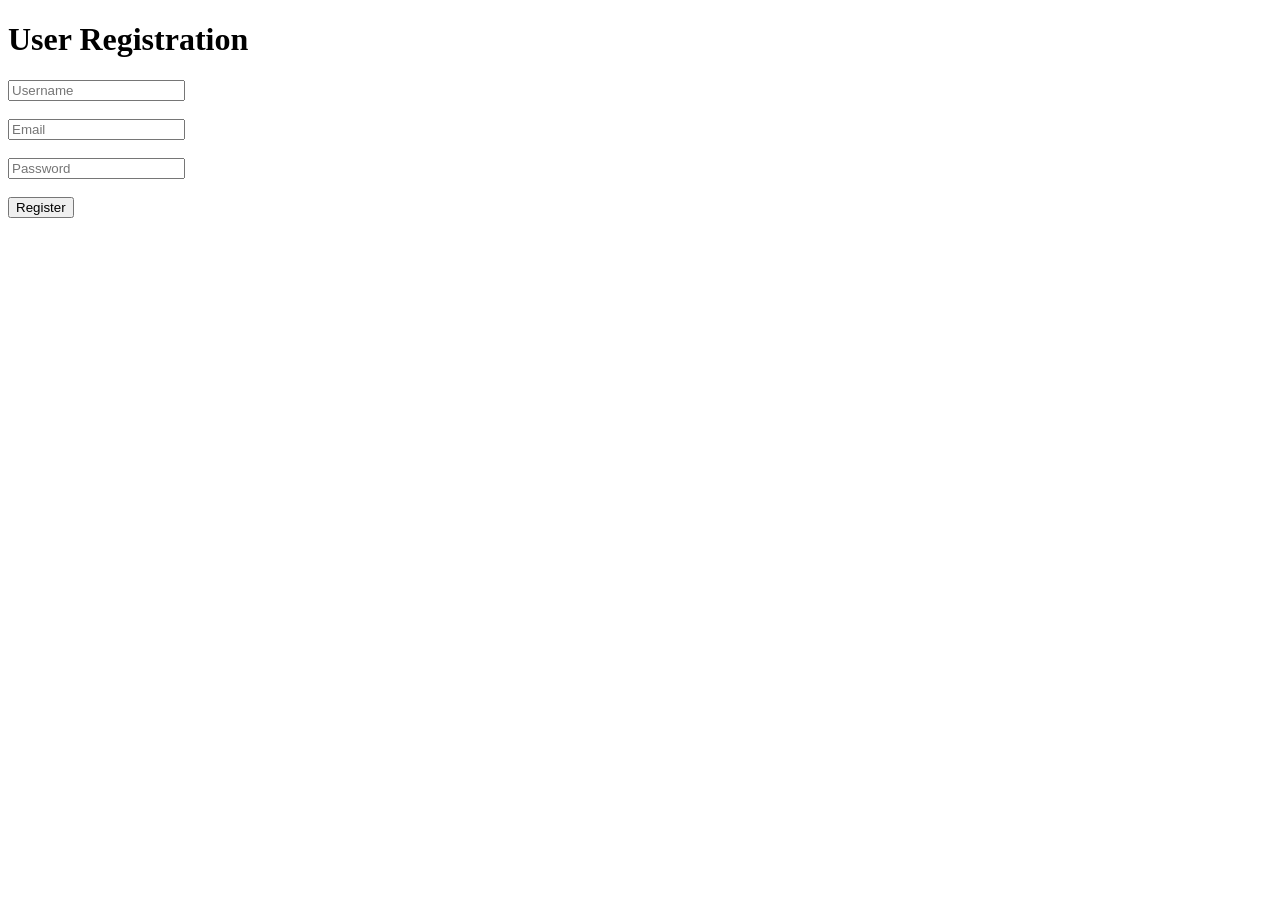
==== templates/register.html @ e923a5d2 "Initial Flask Complaint Management System" ====
<!DOCTYPE html>
<html>
<body>

<h1>User Registration</h1>

<form id="registerForm">

<input type="text" id="username" placeholder="Username">

<br><br>

<input type="email" id="email" placeholder="Email">

<br><br>

<input type="password" id="password" placeholder="Password">

<br><br>

<button type="submit">
Register
</button>

</form>

<script>

document.getElementById("registerForm")
.addEventListener("submit", async function(e){

e.preventDefault();

const response = await fetch("/register",{

method:"POST",

headers:{
"Content-Type":"application/json"
},

body:JSON.stringify({
username:document.getElementById("username").value,
email:document.getElementById("email").value,
password:document.getElementById("password").value
})
});

const result = await response.json();

alert(result.message);

});

</script>

</body>
</html>
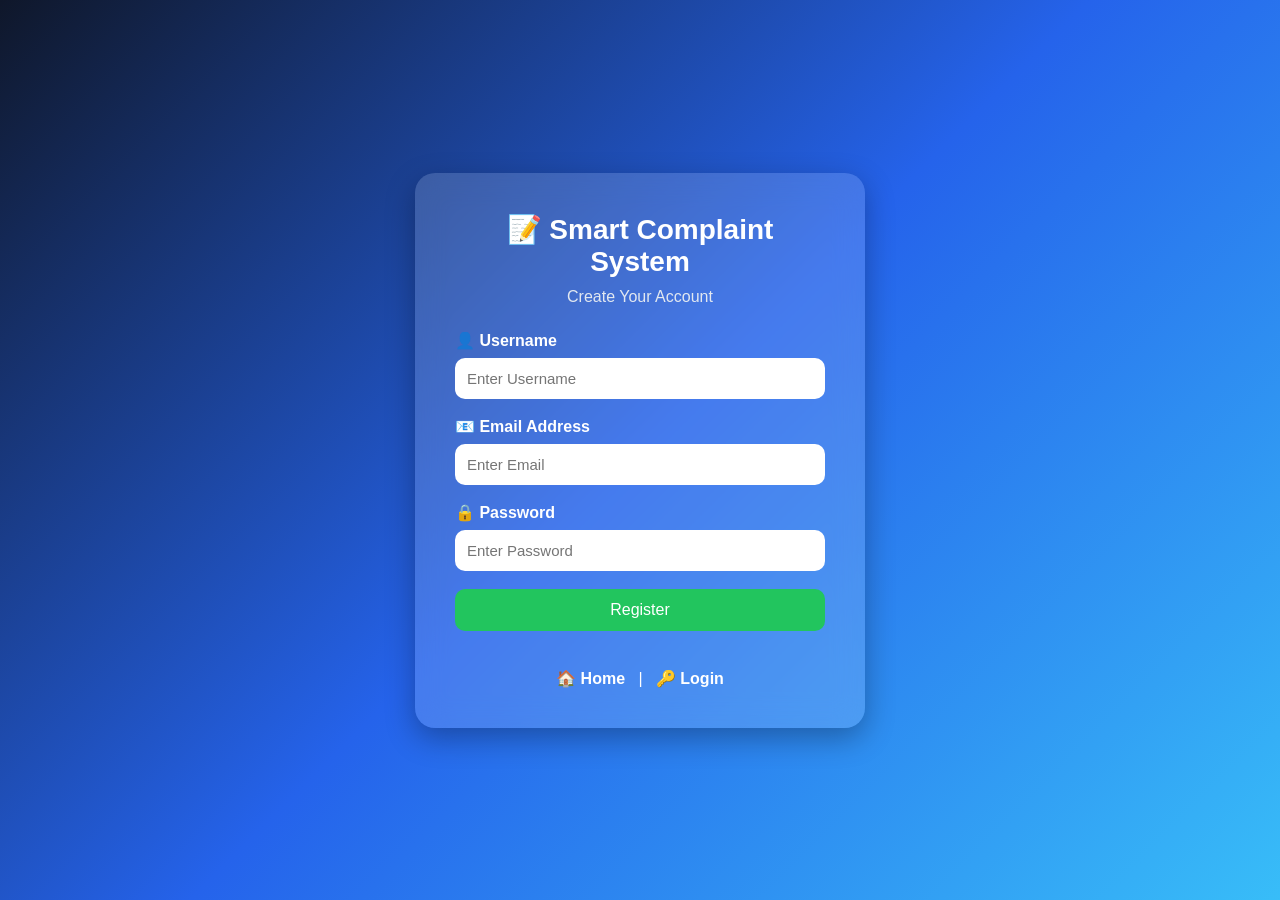
==== commit 554f0fd9: "Added admin login and dashboard features" ====
--- a/templates/register.html
+++ b/templates/register.html
@@ -1,58 +1,200 @@
 <!DOCTYPE html>
-<html>
+<html lang="en">
+<head>
+<meta charset="UTF-8">
+<meta name="viewport" content="width=device-width, initial-scale=1.0">
+
+<title>Smart Complaint Management System</title>
+
+<style>
+
+*{
+    margin:0;
+    padding:0;
+    box-sizing:border-box;
+    font-family:'Segoe UI',sans-serif;
+}
+
+body{
+    height:100vh;
+    display:flex;
+    justify-content:center;
+    align-items:center;
+    background:linear-gradient(135deg,#0f172a,#2563eb,#38bdf8);
+}
+
+.container{
+    width:450px;
+    background:rgba(255,255,255,0.15);
+    backdrop-filter:blur(15px);
+    padding:40px;
+    border-radius:20px;
+    box-shadow:0 10px 30px rgba(0,0,0,0.3);
+    color:white;
+}
+
+.logo{
+    text-align:center;
+    margin-bottom:25px;
+}
+
+.logo h1{
+    font-size:28px;
+    margin-bottom:10px;
+}
+
+.logo p{
+    color:#e2e8f0;
+}
+
+.input-group{
+    margin-bottom:18px;
+}
+
+.input-group label{
+    display:block;
+    margin-bottom:8px;
+    font-weight:600;
+}
+
+.input-group input{
+    width:100%;
+    padding:12px;
+    border:none;
+    border-radius:10px;
+    font-size:15px;
+}
+
+.input-group input:focus{
+    outline:none;
+}
+
+.btn{
+    width:100%;
+    padding:12px;
+    background:#22c55e;
+    color:white;
+    border:none;
+    border-radius:10px;
+    font-size:16px;
+    cursor:pointer;
+    transition:0.3s;
+}
+
+.btn:hover{
+    background:#16a34a;
+}
+
+.links{
+    margin-top:20px;
+    text-align:center;
+}
+
+.links a{
+    color:white;
+    text-decoration:none;
+    font-weight:bold;
+}
+
+.links a:hover{
+    text-decoration:underline;
+}
+
+</style>
+</head>
+
 <body>
 
-<h1>User Registration</h1>
-
-<form id="registerForm">
-
-<input type="text" id="username" placeholder="Username">
-
-<br><br>
-
-<input type="email" id="email" placeholder="Email">
-
-<br><br>
-
-<input type="password" id="password" placeholder="Password">
-
-<br><br>
-
-<button type="submit">
-Register
-</button>
-
-</form>
+<div class="container">
+
+    <div class="logo">
+        <h1>📝 Smart Complaint System</h1>
+        <p>Create Your Account</p>
+    </div>
+
+    <form id="registerForm">
+
+        <div class="input-group">
+            <label>👤 Username</label>
+            <input
+                type="text"
+                id="username"
+                placeholder="Enter Username"
+                required>
+        </div>
+
+        <div class="input-group">
+            <label>📧 Email Address</label>
+            <input
+                type="email"
+                id="email"
+                placeholder="Enter Email"
+                required>
+        </div>
+
+        <div class="input-group">
+            <label>🔒 Password</label>
+            <input
+                type="password"
+                id="password"
+                placeholder="Enter Password"
+                required>
+        </div>
+
+        <button type="submit" class="btn">
+            Register
+        </button>
+
+    </form>
+
+    <div class="links">
+        <br>
+        <a href="/">🏠 Home</a>
+        &nbsp;&nbsp;|&nbsp;&nbsp;
+        <a href="/loginpage">🔑 Login</a>
+    </div>
+
+</div>
 
 <script>
 
 document.getElementById("registerForm")
 .addEventListener("submit", async function(e){
 
-e.preventDefault();
-
-const response = await fetch("/register",{
-
-method:"POST",
-
-headers:{
-"Content-Type":"application/json"
-},
-
-body:JSON.stringify({
-username:document.getElementById("username").value,
-email:document.getElementById("email").value,
-password:document.getElementById("password").value
-})
+    e.preventDefault();
+
+    const response = await fetch("/register", {
+
+        method: "POST",
+
+        headers: {
+            "Content-Type": "application/json"
+        },
+
+        body: JSON.stringify({
+            username:
+                document.getElementById("username").value,
+
+            email:
+                document.getElementById("email").value,
+
+            password:
+                document.getElementById("password").value
+        })
+    });
+
+    const result = await response.json();
+
+    alert(result.message);
+
+    if(result.message === "User Registered Successfully"){
+        window.location.href = "/loginpage";
+    }
+
 });
 
-const result = await response.json();
-
-alert(result.message);
-
-});
-
 </script>
 
 </body>
-</html>+</html>
+
